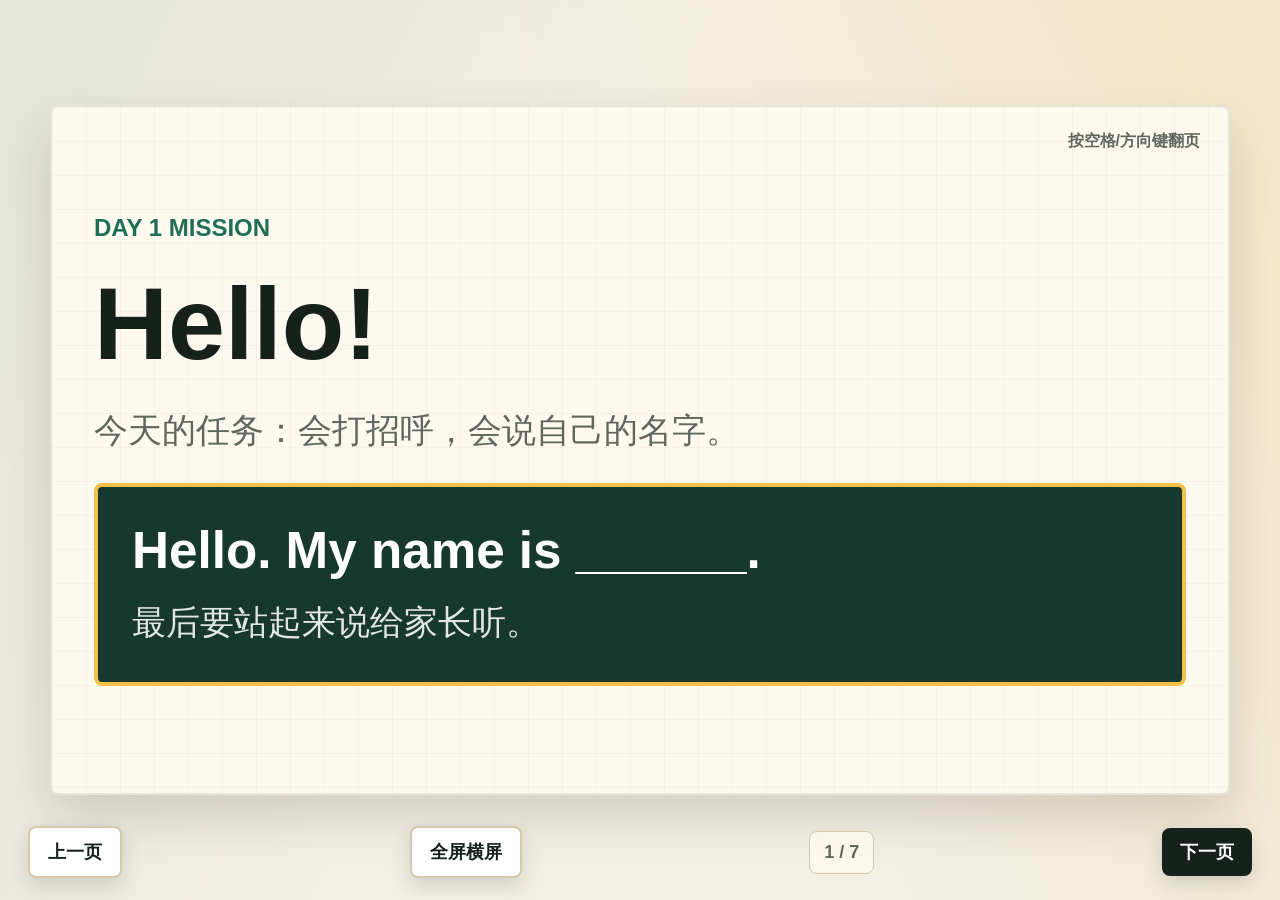
==== day01-hello-tv.html @ 7c4708a9 "Make landscape slides scrollable" ====
﻿<!DOCTYPE html>
<html lang="zh-CN">
<head>
  <meta charset="UTF-8">
  <meta name="viewport" content="width=device-width, initial-scale=1.0">
  <title>Day 1 Hello - 电视投屏课</title>
  <style>
    :root {
      --bg: #f4efe4;
      --ink: #17211b;
      --muted: #5f675f;
      --green: #1f6f55;
      --yellow: #f3c14b;
      --blue: #2e6f9e;
      --paper: #fffaf0;
      --line: #d7c8a8;
      --shadow: 0 22px 50px rgba(43, 32, 18, 0.16);
    }

    * {
      box-sizing: border-box;
    }

    body {
      margin: 0;
      min-height: 100vh;
      color: var(--ink);
      font-family: "Trebuchet MS", "Microsoft YaHei", sans-serif;
      background:
        linear-gradient(115deg, rgba(31, 111, 85, 0.08), transparent 44%),
        linear-gradient(245deg, rgba(243, 193, 75, 0.18), transparent 48%),
        var(--bg);
      overflow: hidden;
    }

    .deck {
      width: 100vw;
      height: 100vh;
      display: grid;
      place-items: center;
      padding: 28px;
    }

    .slide {
      display: none;
      width: min(1180px, 100%);
      height: min(690px, calc(100vh - 56px));
      background: var(--paper);
      border: 2px solid rgba(23, 33, 27, 0.1);
      border-radius: 8px;
      box-shadow: var(--shadow);
      padding: 42px;
      position: relative;
      overflow: hidden;
    }

    .slide.active {
      display: grid;
      animation: enter 420ms ease both;
    }

    @keyframes enter {
      from {
        opacity: 0;
        transform: translateY(12px);
      }
      to {
        opacity: 1;
        transform: translateY(0);
      }
    }

    .slide::before {
      content: "";
      position: absolute;
      inset: 0;
      background-image:
        linear-gradient(rgba(23, 33, 27, 0.035) 1px, transparent 1px),
        linear-gradient(90deg, rgba(23, 33, 27, 0.035) 1px, transparent 1px);
      background-size: 34px 34px;
      pointer-events: none;
    }

    .content {
      position: relative;
      z-index: 1;
      display: grid;
      gap: 28px;
      align-content: center;
      height: 100%;
    }

    .topline {
      color: var(--green);
      font-size: 24px;
      font-weight: 800;
      letter-spacing: 0;
      text-transform: uppercase;
    }

    h1,
    h2 {
      margin: 0;
      line-height: 1.05;
      letter-spacing: 0;
    }

    h1 {
      font-size: clamp(64px, 8vw, 116px);
    }

    h2 {
      font-size: clamp(48px, 6vw, 88px);
    }

    p {
      margin: 0;
      color: var(--muted);
      font-size: clamp(24px, 3vw, 34px);
      line-height: 1.45;
    }

    .big-word {
      font-size: clamp(78px, 10vw, 142px);
      font-weight: 900;
      color: var(--blue);
      line-height: 0.95;
    }

    .word-grid {
      display: grid;
      grid-template-columns: repeat(5, 1fr);
      gap: 16px;
    }

    .word-card {
      background: white;
      border: 2px solid var(--line);
      border-radius: 8px;
      min-height: 110px;
      display: grid;
      place-items: center;
      padding: 12px;
      font-size: clamp(24px, 2.6vw, 34px);
      font-weight: 800;
      text-align: center;
      cursor: pointer;
      transition: transform 160ms ease, border-color 160ms ease, background 160ms ease;
    }

    .word-card:hover {
      transform: translateY(-4px);
      border-color: var(--green);
      background: #f7fff8;
    }

    .phrase-list {
      display: grid;
      gap: 16px;
    }

    .phrase {
      display: flex;
      justify-content: space-between;
      align-items: center;
      gap: 20px;
      background: white;
      border: 2px solid var(--line);
      border-radius: 8px;
      padding: 18px 22px;
      font-size: clamp(28px, 3.2vw, 44px);
      font-weight: 850;
      cursor: pointer;
    }

    .phrase span {
      color: var(--muted);
      font-size: clamp(18px, 2vw, 24px);
      font-weight: 700;
      white-space: nowrap;
    }

    .dialogue {
      display: grid;
      grid-template-columns: 1fr 1fr;
      gap: 22px;
      align-items: stretch;
    }

    .bubble {
      background: white;
      border: 3px solid var(--ink);
      border-radius: 8px;
      padding: 30px;
      min-height: 210px;
      display: grid;
      gap: 18px;
      align-content: center;
      font-size: clamp(30px, 3.2vw, 46px);
      font-weight: 900;
    }

    .bubble small {
      color: var(--green);
      font-size: 24px;
      font-weight: 800;
    }

    .mission-card {
      background: #17382d;
      color: white;
      border-radius: 8px;
      padding: 34px;
      display: grid;
      gap: 18px;
      border: 4px solid var(--yellow);
    }

    .mission-card p {
      color: rgba(255, 255, 255, 0.88);
    }

    .mission-line {
      font-size: clamp(34px, 4vw, 56px);
      font-weight: 900;
    }

    .controls {
      position: fixed;
      left: 28px;
      right: 28px;
      bottom: 22px;
      display: flex;
      align-items: center;
      justify-content: space-between;
      gap: 14px;
      z-index: 10;
    }

    .landscape-help {
      position: fixed;
      inset: 0;
      z-index: 20;
      display: none;
      place-items: center;
      padding: 24px;
      background: rgba(23, 33, 27, 0.86);
      text-align: center;
    }

    .landscape-card {
      width: min(420px, 100%);
      display: grid;
      gap: 14px;
      background: var(--paper);
      color: var(--ink);
      border: 3px solid var(--yellow);
      border-radius: 8px;
      padding: 28px 22px;
      box-shadow: var(--shadow);
    }

    .phone-icon {
      width: 54px;
      height: 88px;
      margin: 0 auto;
      border: 5px solid var(--green);
      border-radius: 12px;
      transform: rotate(90deg);
      position: relative;
    }

    .phone-icon::after {
      content: "";
      position: absolute;
      width: 16px;
      height: 4px;
      border-radius: 999px;
      background: var(--green);
      left: 50%;
      bottom: 8px;
      transform: translateX(-50%);
    }

    .landscape-card strong {
      font-size: 26px;
    }

    .landscape-card span {
      color: var(--muted);
      font-size: 17px;
      line-height: 1.5;
    }

    button {
      border: 0;
      border-radius: 8px;
      background: var(--ink);
      color: white;
      font: inherit;
      font-size: 18px;
      font-weight: 800;
      padding: 12px 18px;
      cursor: pointer;
      box-shadow: 0 8px 20px rgba(23, 33, 27, 0.15);
    }

    button.secondary {
      background: white;
      color: var(--ink);
      border: 2px solid var(--line);
    }

    .counter {
      color: var(--muted);
      font-size: 18px;
      font-weight: 800;
      background: rgba(255, 250, 240, 0.78);
      padding: 10px 14px;
      border-radius: 8px;
      border: 1px solid var(--line);
    }

    .hint {
      position: absolute;
      right: 28px;
      top: 24px;
      color: var(--muted);
      font-size: 16px;
      font-weight: 700;
      z-index: 2;
    }

    @media (max-width: 820px) {
      body {
        overflow: auto;
      }

      .deck {
        min-height: 100vh;
        padding: 14px;
      }

      .slide {
        height: auto;
        min-height: calc(100vh - 28px);
        padding: 28px 22px 92px;
      }

      .word-grid,
      .dialogue {
        grid-template-columns: 1fr;
      }

      .controls {
        left: 14px;
        right: 14px;
        bottom: 14px;
      }

      button {
        font-size: 16px;
        padding: 10px 12px;
      }
    }

    @media (orientation: portrait) and (max-width: 920px) {
      .landscape-help {
        display: grid;
      }

      .landscape-help.dismissed {
        display: none;
      }
    }

    @media (orientation: landscape) and (max-height: 620px) {
      body {
        overflow: hidden;
      }

      .deck {
        height: 100svh;
        min-height: 0;
        padding: 10px 14px 78px;
      }

      .slide {
        width: 100%;
        height: calc(100svh - 88px);
        min-height: 0;
        padding: 18px 24px 28px;
        overflow-y: auto;
        -webkit-overflow-scrolling: touch;
        overscroll-behavior: contain;
      }

      .slide::-webkit-scrollbar {
        width: 8px;
      }

      .slide::-webkit-scrollbar-thumb {
        background: rgba(31, 111, 85, 0.35);
        border-radius: 999px;
      }

      .content {
        gap: 12px;
        align-content: center;
        min-height: 100%;
        height: auto;
        padding-bottom: 8px;
      }

      .topline {
        font-size: 16px;
      }

      h1 {
        font-size: clamp(42px, 7vw, 74px);
      }

      h2 {
        font-size: clamp(32px, 5vw, 58px);
      }

      p {
        font-size: clamp(17px, 2.1vw, 24px);
      }

      .big-word {
        font-size: clamp(54px, 8vw, 92px);
      }

      .word-grid {
        grid-template-columns: repeat(5, minmax(0, 1fr));
        gap: 8px;
      }

      .dialogue {
        grid-template-columns: 1fr 1fr;
      }

      .word-card {
        min-height: 72px;
        padding: 8px;
        font-size: clamp(20px, 2.6vw, 28px);
      }

      .phrase-list {
        gap: 8px;
      }

      .phrase {
        min-height: 48px;
        padding: 10px 14px;
        font-size: clamp(20px, 2.8vw, 32px);
      }

      .phrase span {
        font-size: clamp(14px, 1.8vw, 20px);
      }

      .bubble {
        min-height: 130px;
        padding: 18px;
        gap: 8px;
        font-size: clamp(22px, 3vw, 34px);
      }

      .bubble small {
        font-size: 18px;
      }

      .mission-card {
        padding: 18px;
        gap: 10px;
      }

      .mission-line {
        font-size: clamp(24px, 3.2vw, 42px);
      }

      .controls {
        left: 12px;
        right: 12px;
        bottom: 8px;
        gap: 8px;
      }

      button {
        min-height: 44px;
        padding: 8px 14px;
        font-size: 17px;
      }

      .counter {
        font-size: 17px;
        padding: 8px 12px;
      }

      .hint {
        top: 12px;
        right: 16px;
        font-size: 13px;
      }
    }
  </style>
</head>
<body>
  <aside class="landscape-help" id="landscapeHelp" aria-label="landscape prompt">
    <div class="landscape-card">
      <div class="phone-icon" aria-hidden="true"></div>
      <strong>请把手机横过来</strong>
      <span>横屏后再投到电视，课件会更大、更清楚。</span>
      <button id="startLandscape" type="button">全屏横屏上课</button>
      <button class="secondary" id="dismissLandscape" type="button">先继续</button>
    </div>
  </aside>

  <main class="deck">
    <section class="slide active">
      <div class="hint">按空格/方向键翻页</div>
      <div class="content">
        <div class="topline">Day 1 Mission</div>
        <h1>Hello!</h1>
        <p>今天的任务：会打招呼，会说自己的名字。</p>
        <div class="mission-card">
          <div class="mission-line">Hello. My name is ______.</div>
          <p>最后要站起来说给家长听。</p>
        </div>
      </div>
    </section>

    <section class="slide">
      <div class="hint">点击单词可播放发音</div>
      <div class="content">
        <div class="topline">Look and Say</div>
        <div class="big-word" data-say="Hello" data-audio="audio/day01/hello.wav">Hello</div>
        <p>看到别人时，可以说：Hello.</p>
      </div>
    </section>

    <section class="slide">
      <div class="hint">点击单词可播放发音</div>
      <div class="content">
        <div class="topline">Today's Words</div>
        <div class="word-grid">
          <div class="word-card" data-say="hello" data-audio="audio/day01/hello.wav">hello<br>你好</div>
          <div class="word-card" data-say="hi" data-audio="audio/day01/hi.wav">hi<br>嗨</div>
          <div class="word-card" data-say="good" data-audio="audio/day01/good.wav">good<br>好的</div>
          <div class="word-card" data-say="morning" data-audio="audio/day01/morning.wav">morning<br>早晨</div>
          <div class="word-card" data-say="I" data-audio="audio/day01/i.wav">I<br>我</div>
          <div class="word-card" data-say="am" data-audio="audio/day01/am.wav">am<br>是</div>
          <div class="word-card" data-say="name" data-audio="audio/day01/name.wav">name<br>名字</div>
          <div class="word-card" data-say="my" data-audio="audio/day01/my.wav">my<br>我的</div>
          <div class="word-card" data-say="you" data-audio="audio/day01/you.wav">you<br>你</div>
          <div class="word-card" data-say="meet" data-audio="audio/day01/meet.wav">meet<br>遇见</div>
        </div>
      </div>
    </section>

    <section class="slide">
      <div class="hint">点击句子可播放发音</div>
      <div class="content">
        <div class="topline">Listen and Repeat</div>
        <div class="phrase-list">
          <div class="phrase" data-say="Hello." data-audio="audio/day01/hello.wav"><strong>Hello.</strong><span>你好。</span></div>
          <div class="phrase" data-say="Hi." data-audio="audio/day01/hi.wav"><strong>Hi.</strong><span>嗨。</span></div>
          <div class="phrase" data-say="Good morning." data-audio="audio/day01/good-morning.wav"><strong>Good morning.</strong><span>早上好。</span></div>
          <div class="phrase" data-say="I am a student." data-audio="audio/day01/i-am-a-student.wav"><strong>I am a student.</strong><span>我是一名学生。</span></div>
          <div class="phrase" data-say="My name is Tom." data-audio="audio/day01/my-name-is-tom.wav"><strong>My name is ______.</strong><span>我的名字是……</span></div>
        </div>
      </div>
    </section>

    <section class="slide">
      <div class="content">
        <div class="topline">Mini Dialogue</div>
        <div class="dialogue">
          <div class="bubble" data-say="Hello. My name is Tom." data-audio="audio/day01/hello-my-name-is-tom.wav">
            <small>A</small>
            Hello.<br>My name is Tom.
          </div>
          <div class="bubble" data-say="Hi. My name is Lily. Nice to meet you." data-audio="audio/day01/hi-my-name-is-lily-nice-to-meet-you.wav">
            <small>B</small>
            Hi.<br>My name is Lily.<br>Nice to meet you.
          </div>
        </div>
        <p>换成自己的名字，和家长练一遍。</p>
      </div>
    </section>

    <section class="slide">
      <div class="content">
        <div class="topline">Change and Say</div>
        <h2>My name is ______.</h2>
        <p>把空格换成自己的名字，连续说3遍。</p>
        <div class="phrase-list">
          <div class="phrase" data-say="My name is Jack." data-audio="audio/day01/my-name-is-jack.wav"><strong>My name is Jack.</strong><span>换名字</span></div>
          <div class="phrase" data-say="My name is Lily." data-audio="audio/day01/my-name-is-lily.wav"><strong>My name is Lily.</strong><span>换名字</span></div>
          <div class="phrase" data-say="My name is Mike." data-audio="audio/day01/my-name-is-mike.wav"><strong>My name is Mike.</strong><span>换名字</span></div>
        </div>
      </div>
    </section>

    <section class="slide">
      <div class="content">
        <div class="topline">Parent Check</div>
        <h2>今天过关任务</h2>
        <div class="mission-card">
          <div class="mission-line">1. 读10个词</div>
          <div class="mission-line">2. 读5个句子</div>
          <div class="mission-line">3. 站起来说：Hello. My name is ...</div>
        </div>
      </div>
    </section>
  </main>

  <nav class="controls" aria-label="课件控制">
    <button class="secondary" id="prev">上一页</button>
        <button class="secondary" id="fullscreen">全屏横屏</button>
<div class="counter" id="counter">1 / 7</div>
    <button id="next">下一页</button>
  </nav>

  <script>
    const slides = Array.from(document.querySelectorAll(".slide"));
    const counter = document.getElementById("counter");
    let index = 0;

    function showSlide(nextIndex) {
      index = Math.max(0, Math.min(slides.length - 1, nextIndex));
      slides.forEach((slide, slideIndex) => {
        slide.classList.toggle("active", slideIndex === index);
      });
      counter.textContent = `${index + 1} / ${slides.length}`;
    }

    const audioPlayer = new Audio();

    function speak(text) {
      if (!("speechSynthesis" in window)) return;
      window.speechSynthesis.cancel();
      const utterance = new SpeechSynthesisUtterance(text);
      utterance.lang = "en-US";
      utterance.rate = 0.78;
      utterance.pitch = 1;
      window.speechSynthesis.speak(utterance);
    }

    async function playAudio(item) {
      const audioPath = item.dataset.audio;
      if (!audioPath) {
        speak(item.dataset.say);
        return;
      }

      try {
        window.speechSynthesis?.cancel();
        audioPlayer.pause();
        audioPlayer.currentTime = 0;
        audioPlayer.src = audioPath;
        await audioPlayer.play();
      } catch (error) {
        speak(item.dataset.say);
      }
    }

    document.getElementById("prev").addEventListener("click", () => showSlide(index - 1));
    document.getElementById("next").addEventListener("click", () => showSlide(index + 1));
    document.getElementById("fullscreen").addEventListener("click", startLandscapeMode);
    document.getElementById("startLandscape").addEventListener("click", startLandscapeMode);
    document.getElementById("dismissLandscape").addEventListener("click", () => {
      document.getElementById("landscapeHelp").classList.add("dismissed");
    });

    async function startLandscapeMode() {
      document.getElementById("landscapeHelp").classList.add("dismissed");

      try {
        if (!document.fullscreenElement) {
          await document.documentElement.requestFullscreen();
        }
      } catch (error) {
        // Some mobile browsers only allow manual fullscreen.
      }

      try {
        if (screen.orientation?.lock) {
          await screen.orientation.lock("landscape");
        }
      } catch (error) {
        // iOS Safari and many in-app browsers do not expose orientation lock.
      }
    }

    document.addEventListener("keydown", (event) => {
      if (event.key === "ArrowRight" || event.key === " ") showSlide(index + 1);
      if (event.key === "ArrowLeft") showSlide(index - 1);
    });

    document.querySelectorAll("[data-say]").forEach((item) => {
      item.addEventListener("click", () => playAudio(item));
    });
  </script>
</body>
</html>
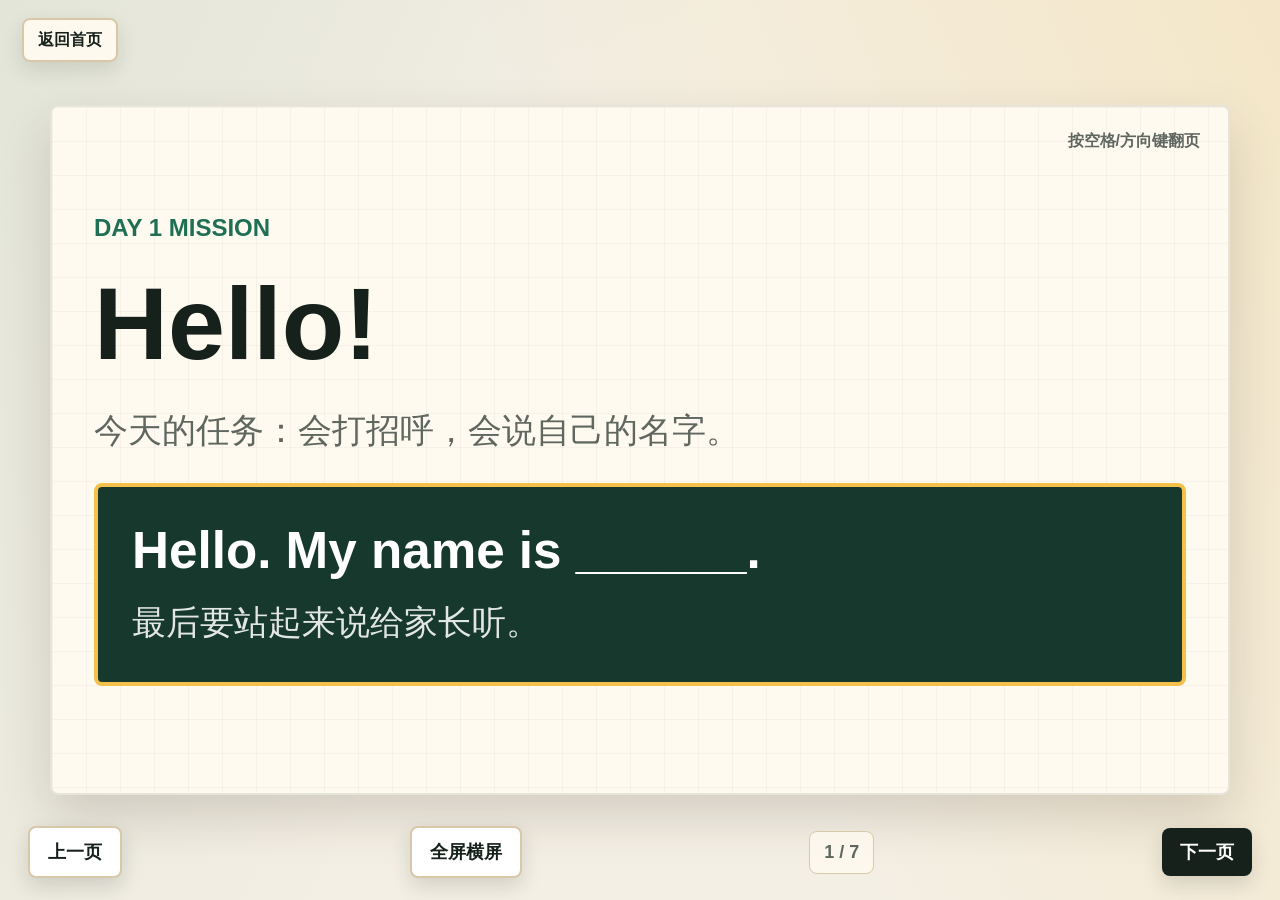
==== commit aeb19b9c: "Add home return links" ====
--- a/day01-hello-tv.html
+++ b/day01-hello-tv.html
@@ -331,6 +331,25 @@
       z-index: 2;
     }
 
+    .home-link {
+      position: fixed;
+      left: 22px;
+      top: 18px;
+      z-index: 30;
+      display: inline-flex;
+      align-items: center;
+      min-height: 44px;
+      padding: 9px 14px;
+      color: var(--ink);
+      background: rgba(255, 250, 240, 0.94);
+      border: 2px solid var(--line);
+      border-radius: 8px;
+      box-shadow: 0 8px 20px rgba(23, 33, 27, 0.12);
+      font-size: 16px;
+      font-weight: 900;
+      text-decoration: none;
+    }
+
     @media (max-width: 820px) {
       body {
         overflow: auto;
@@ -361,6 +380,14 @@
       button {
         font-size: 16px;
         padding: 10px 12px;
+      }
+
+      .home-link {
+        left: 14px;
+        top: 12px;
+        min-height: 38px;
+        padding: 7px 10px;
+        font-size: 14px;
       }
     }
 
@@ -499,6 +526,14 @@
         padding: 8px 12px;
       }
 
+      .home-link {
+        left: 12px;
+        top: 8px;
+        min-height: 36px;
+        padding: 6px 10px;
+        font-size: 14px;
+      }
+
       .hint {
         top: 12px;
         right: 16px;
@@ -508,6 +543,7 @@
   </style>
 </head>
 <body>
+  <a class="home-link" href="index.html">返回首页</a>
   <aside class="landscape-help" id="landscapeHelp" aria-label="landscape prompt">
     <div class="landscape-card">
       <div class="phone-icon" aria-hidden="true"></div>
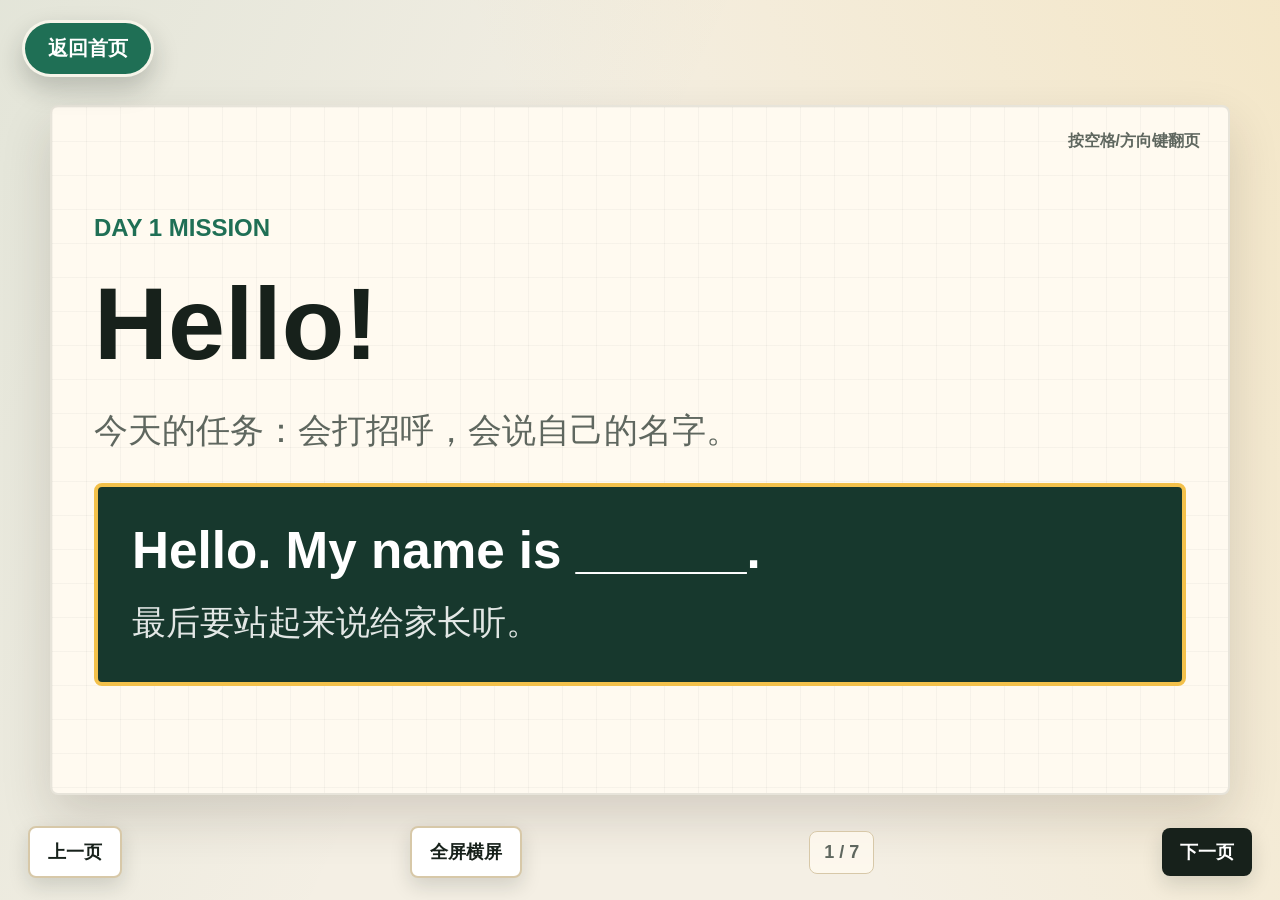
==== commit e5371d6a: "Make home return button prominent" ====
--- a/day01-hello-tv.html
+++ b/day01-hello-tv.html
@@ -333,19 +333,21 @@
 
     .home-link {
       position: fixed;
-      left: 22px;
-      top: 18px;
+      left: max(22px, env(safe-area-inset-left));
+      top: max(20px, env(safe-area-inset-top));
       z-index: 30;
       display: inline-flex;
       align-items: center;
-      min-height: 44px;
-      padding: 9px 14px;
-      color: var(--ink);
-      background: rgba(255, 250, 240, 0.94);
-      border: 2px solid var(--line);
-      border-radius: 8px;
-      box-shadow: 0 8px 20px rgba(23, 33, 27, 0.12);
-      font-size: 16px;
+      justify-content: center;
+      min-height: 56px;
+      min-width: 132px;
+      padding: 12px 20px;
+      color: white;
+      background: var(--green);
+      border: 3px solid rgba(255, 250, 240, 0.96);
+      border-radius: 999px;
+      box-shadow: 0 12px 26px rgba(23, 33, 27, 0.22);
+      font-size: 20px;
       font-weight: 900;
       text-decoration: none;
     }
@@ -383,11 +385,12 @@
       }
 
       .home-link {
-        left: 14px;
-        top: 12px;
-        min-height: 38px;
-        padding: 7px 10px;
-        font-size: 14px;
+        left: max(14px, env(safe-area-inset-left));
+        top: max(14px, env(safe-area-inset-top));
+        min-height: 52px;
+        min-width: 120px;
+        padding: 10px 16px;
+        font-size: 18px;
       }
     }
 
@@ -527,11 +530,12 @@
       }
 
       .home-link {
-        left: 12px;
-        top: 8px;
-        min-height: 36px;
-        padding: 6px 10px;
-        font-size: 14px;
+        left: max(14px, env(safe-area-inset-left));
+        top: max(10px, env(safe-area-inset-top));
+        min-height: 48px;
+        min-width: 112px;
+        padding: 8px 14px;
+        font-size: 17px;
       }
 
       .hint {
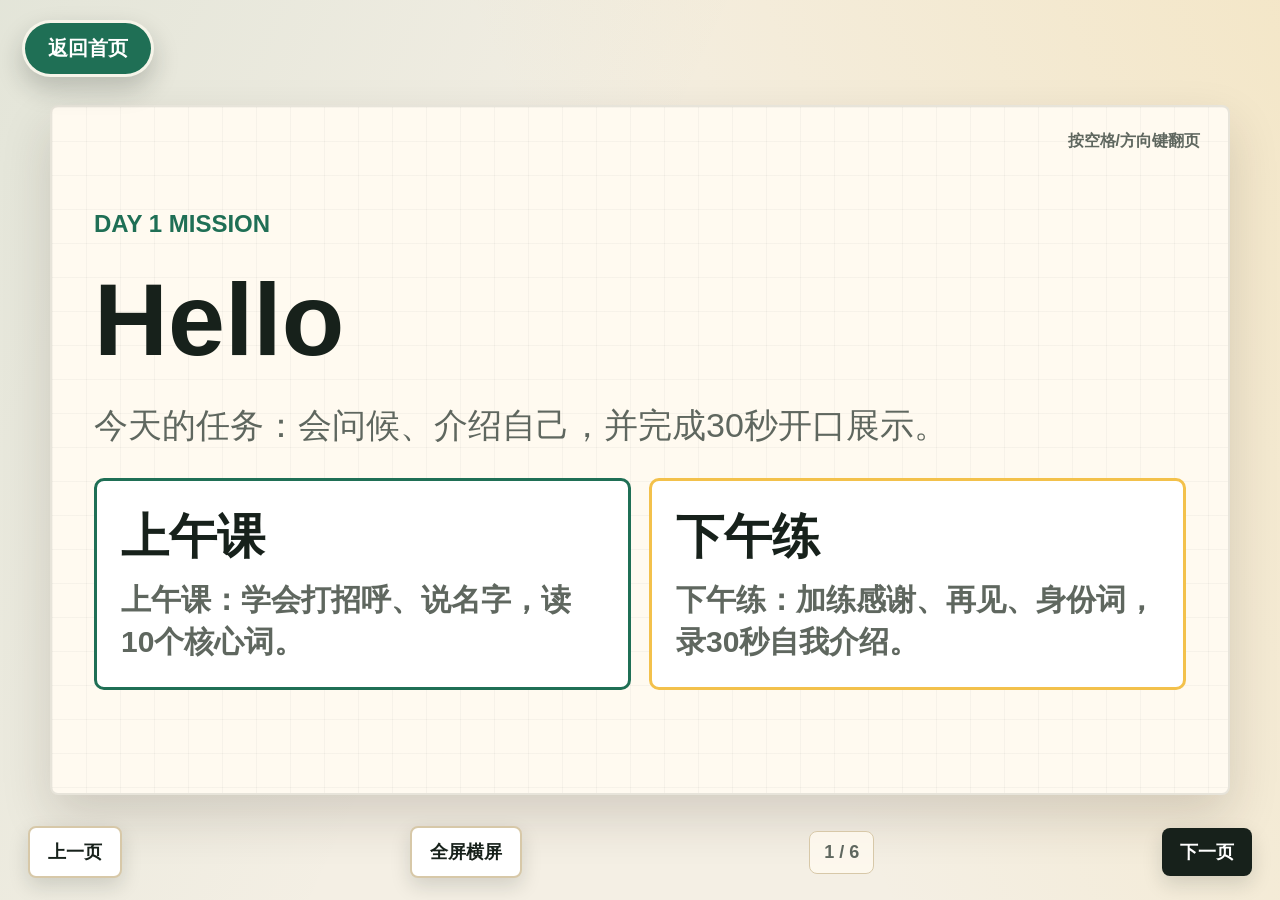
==== commit c7d9c890: "Upgrade week one to intensive schedule" ====
--- a/day01-hello-tv.html
+++ b/day01-hello-tv.html
@@ -4,547 +4,7 @@
   <meta charset="UTF-8">
   <meta name="viewport" content="width=device-width, initial-scale=1.0">
   <title>Day 1 Hello - 电视投屏课</title>
-  <style>
-    :root {
-      --bg: #f4efe4;
-      --ink: #17211b;
-      --muted: #5f675f;
-      --green: #1f6f55;
-      --yellow: #f3c14b;
-      --blue: #2e6f9e;
-      --paper: #fffaf0;
-      --line: #d7c8a8;
-      --shadow: 0 22px 50px rgba(43, 32, 18, 0.16);
-    }
-
-    * {
-      box-sizing: border-box;
-    }
-
-    body {
-      margin: 0;
-      min-height: 100vh;
-      color: var(--ink);
-      font-family: "Trebuchet MS", "Microsoft YaHei", sans-serif;
-      background:
-        linear-gradient(115deg, rgba(31, 111, 85, 0.08), transparent 44%),
-        linear-gradient(245deg, rgba(243, 193, 75, 0.18), transparent 48%),
-        var(--bg);
-      overflow: hidden;
-    }
-
-    .deck {
-      width: 100vw;
-      height: 100vh;
-      display: grid;
-      place-items: center;
-      padding: 28px;
-    }
-
-    .slide {
-      display: none;
-      width: min(1180px, 100%);
-      height: min(690px, calc(100vh - 56px));
-      background: var(--paper);
-      border: 2px solid rgba(23, 33, 27, 0.1);
-      border-radius: 8px;
-      box-shadow: var(--shadow);
-      padding: 42px;
-      position: relative;
-      overflow: hidden;
-    }
-
-    .slide.active {
-      display: grid;
-      animation: enter 420ms ease both;
-    }
-
-    @keyframes enter {
-      from {
-        opacity: 0;
-        transform: translateY(12px);
-      }
-      to {
-        opacity: 1;
-        transform: translateY(0);
-      }
-    }
-
-    .slide::before {
-      content: "";
-      position: absolute;
-      inset: 0;
-      background-image:
-        linear-gradient(rgba(23, 33, 27, 0.035) 1px, transparent 1px),
-        linear-gradient(90deg, rgba(23, 33, 27, 0.035) 1px, transparent 1px);
-      background-size: 34px 34px;
-      pointer-events: none;
-    }
-
-    .content {
-      position: relative;
-      z-index: 1;
-      display: grid;
-      gap: 28px;
-      align-content: center;
-      height: 100%;
-    }
-
-    .topline {
-      color: var(--green);
-      font-size: 24px;
-      font-weight: 800;
-      letter-spacing: 0;
-      text-transform: uppercase;
-    }
-
-    h1,
-    h2 {
-      margin: 0;
-      line-height: 1.05;
-      letter-spacing: 0;
-    }
-
-    h1 {
-      font-size: clamp(64px, 8vw, 116px);
-    }
-
-    h2 {
-      font-size: clamp(48px, 6vw, 88px);
-    }
-
-    p {
-      margin: 0;
-      color: var(--muted);
-      font-size: clamp(24px, 3vw, 34px);
-      line-height: 1.45;
-    }
-
-    .big-word {
-      font-size: clamp(78px, 10vw, 142px);
-      font-weight: 900;
-      color: var(--blue);
-      line-height: 0.95;
-    }
-
-    .word-grid {
-      display: grid;
-      grid-template-columns: repeat(5, 1fr);
-      gap: 16px;
-    }
-
-    .word-card {
-      background: white;
-      border: 2px solid var(--line);
-      border-radius: 8px;
-      min-height: 110px;
-      display: grid;
-      place-items: center;
-      padding: 12px;
-      font-size: clamp(24px, 2.6vw, 34px);
-      font-weight: 800;
-      text-align: center;
-      cursor: pointer;
-      transition: transform 160ms ease, border-color 160ms ease, background 160ms ease;
-    }
-
-    .word-card:hover {
-      transform: translateY(-4px);
-      border-color: var(--green);
-      background: #f7fff8;
-    }
-
-    .phrase-list {
-      display: grid;
-      gap: 16px;
-    }
-
-    .phrase {
-      display: flex;
-      justify-content: space-between;
-      align-items: center;
-      gap: 20px;
-      background: white;
-      border: 2px solid var(--line);
-      border-radius: 8px;
-      padding: 18px 22px;
-      font-size: clamp(28px, 3.2vw, 44px);
-      font-weight: 850;
-      cursor: pointer;
-    }
-
-    .phrase span {
-      color: var(--muted);
-      font-size: clamp(18px, 2vw, 24px);
-      font-weight: 700;
-      white-space: nowrap;
-    }
-
-    .dialogue {
-      display: grid;
-      grid-template-columns: 1fr 1fr;
-      gap: 22px;
-      align-items: stretch;
-    }
-
-    .bubble {
-      background: white;
-      border: 3px solid var(--ink);
-      border-radius: 8px;
-      padding: 30px;
-      min-height: 210px;
-      display: grid;
-      gap: 18px;
-      align-content: center;
-      font-size: clamp(30px, 3.2vw, 46px);
-      font-weight: 900;
-    }
-
-    .bubble small {
-      color: var(--green);
-      font-size: 24px;
-      font-weight: 800;
-    }
-
-    .mission-card {
-      background: #17382d;
-      color: white;
-      border-radius: 8px;
-      padding: 34px;
-      display: grid;
-      gap: 18px;
-      border: 4px solid var(--yellow);
-    }
-
-    .mission-card p {
-      color: rgba(255, 255, 255, 0.88);
-    }
-
-    .mission-line {
-      font-size: clamp(34px, 4vw, 56px);
-      font-weight: 900;
-    }
-
-    .controls {
-      position: fixed;
-      left: 28px;
-      right: 28px;
-      bottom: 22px;
-      display: flex;
-      align-items: center;
-      justify-content: space-between;
-      gap: 14px;
-      z-index: 10;
-    }
-
-    .landscape-help {
-      position: fixed;
-      inset: 0;
-      z-index: 20;
-      display: none;
-      place-items: center;
-      padding: 24px;
-      background: rgba(23, 33, 27, 0.86);
-      text-align: center;
-    }
-
-    .landscape-card {
-      width: min(420px, 100%);
-      display: grid;
-      gap: 14px;
-      background: var(--paper);
-      color: var(--ink);
-      border: 3px solid var(--yellow);
-      border-radius: 8px;
-      padding: 28px 22px;
-      box-shadow: var(--shadow);
-    }
-
-    .phone-icon {
-      width: 54px;
-      height: 88px;
-      margin: 0 auto;
-      border: 5px solid var(--green);
-      border-radius: 12px;
-      transform: rotate(90deg);
-      position: relative;
-    }
-
-    .phone-icon::after {
-      content: "";
-      position: absolute;
-      width: 16px;
-      height: 4px;
-      border-radius: 999px;
-      background: var(--green);
-      left: 50%;
-      bottom: 8px;
-      transform: translateX(-50%);
-    }
-
-    .landscape-card strong {
-      font-size: 26px;
-    }
-
-    .landscape-card span {
-      color: var(--muted);
-      font-size: 17px;
-      line-height: 1.5;
-    }
-
-    button {
-      border: 0;
-      border-radius: 8px;
-      background: var(--ink);
-      color: white;
-      font: inherit;
-      font-size: 18px;
-      font-weight: 800;
-      padding: 12px 18px;
-      cursor: pointer;
-      box-shadow: 0 8px 20px rgba(23, 33, 27, 0.15);
-    }
-
-    button.secondary {
-      background: white;
-      color: var(--ink);
-      border: 2px solid var(--line);
-    }
-
-    .counter {
-      color: var(--muted);
-      font-size: 18px;
-      font-weight: 800;
-      background: rgba(255, 250, 240, 0.78);
-      padding: 10px 14px;
-      border-radius: 8px;
-      border: 1px solid var(--line);
-    }
-
-    .hint {
-      position: absolute;
-      right: 28px;
-      top: 24px;
-      color: var(--muted);
-      font-size: 16px;
-      font-weight: 700;
-      z-index: 2;
-    }
-
-    .home-link {
-      position: fixed;
-      left: max(22px, env(safe-area-inset-left));
-      top: max(20px, env(safe-area-inset-top));
-      z-index: 30;
-      display: inline-flex;
-      align-items: center;
-      justify-content: center;
-      min-height: 56px;
-      min-width: 132px;
-      padding: 12px 20px;
-      color: white;
-      background: var(--green);
-      border: 3px solid rgba(255, 250, 240, 0.96);
-      border-radius: 999px;
-      box-shadow: 0 12px 26px rgba(23, 33, 27, 0.22);
-      font-size: 20px;
-      font-weight: 900;
-      text-decoration: none;
-    }
-
-    @media (max-width: 820px) {
-      body {
-        overflow: auto;
-      }
-
-      .deck {
-        min-height: 100vh;
-        padding: 14px;
-      }
-
-      .slide {
-        height: auto;
-        min-height: calc(100vh - 28px);
-        padding: 28px 22px 92px;
-      }
-
-      .word-grid,
-      .dialogue {
-        grid-template-columns: 1fr;
-      }
-
-      .controls {
-        left: 14px;
-        right: 14px;
-        bottom: 14px;
-      }
-
-      button {
-        font-size: 16px;
-        padding: 10px 12px;
-      }
-
-      .home-link {
-        left: max(14px, env(safe-area-inset-left));
-        top: max(14px, env(safe-area-inset-top));
-        min-height: 52px;
-        min-width: 120px;
-        padding: 10px 16px;
-        font-size: 18px;
-      }
-    }
-
-    @media (orientation: portrait) and (max-width: 920px) {
-      .landscape-help {
-        display: grid;
-      }
-
-      .landscape-help.dismissed {
-        display: none;
-      }
-    }
-
-    @media (orientation: landscape) and (max-height: 620px) {
-      body {
-        overflow: hidden;
-      }
-
-      .deck {
-        height: 100svh;
-        min-height: 0;
-        padding: 10px 14px 78px;
-      }
-
-      .slide {
-        width: 100%;
-        height: calc(100svh - 88px);
-        min-height: 0;
-        padding: 18px 24px 28px;
-        overflow-y: auto;
-        -webkit-overflow-scrolling: touch;
-        overscroll-behavior: contain;
-      }
-
-      .slide::-webkit-scrollbar {
-        width: 8px;
-      }
-
-      .slide::-webkit-scrollbar-thumb {
-        background: rgba(31, 111, 85, 0.35);
-        border-radius: 999px;
-      }
-
-      .content {
-        gap: 12px;
-        align-content: center;
-        min-height: 100%;
-        height: auto;
-        padding-bottom: 8px;
-      }
-
-      .topline {
-        font-size: 16px;
-      }
-
-      h1 {
-        font-size: clamp(42px, 7vw, 74px);
-      }
-
-      h2 {
-        font-size: clamp(32px, 5vw, 58px);
-      }
-
-      p {
-        font-size: clamp(17px, 2.1vw, 24px);
-      }
-
-      .big-word {
-        font-size: clamp(54px, 8vw, 92px);
-      }
-
-      .word-grid {
-        grid-template-columns: repeat(5, minmax(0, 1fr));
-        gap: 8px;
-      }
-
-      .dialogue {
-        grid-template-columns: 1fr 1fr;
-      }
-
-      .word-card {
-        min-height: 72px;
-        padding: 8px;
-        font-size: clamp(20px, 2.6vw, 28px);
-      }
-
-      .phrase-list {
-        gap: 8px;
-      }
-
-      .phrase {
-        min-height: 48px;
-        padding: 10px 14px;
-        font-size: clamp(20px, 2.8vw, 32px);
-      }
-
-      .phrase span {
-        font-size: clamp(14px, 1.8vw, 20px);
-      }
-
-      .bubble {
-        min-height: 130px;
-        padding: 18px;
-        gap: 8px;
-        font-size: clamp(22px, 3vw, 34px);
-      }
-
-      .bubble small {
-        font-size: 18px;
-      }
-
-      .mission-card {
-        padding: 18px;
-        gap: 10px;
-      }
-
-      .mission-line {
-        font-size: clamp(24px, 3.2vw, 42px);
-      }
-
-      .controls {
-        left: 12px;
-        right: 12px;
-        bottom: 8px;
-        gap: 8px;
-      }
-
-      button {
-        min-height: 44px;
-        padding: 8px 14px;
-        font-size: 17px;
-      }
-
-      .counter {
-        font-size: 17px;
-        padding: 8px 12px;
-      }
-
-      .home-link {
-        left: max(14px, env(safe-area-inset-left));
-        top: max(10px, env(safe-area-inset-top));
-        min-height: 48px;
-        min-width: 112px;
-        padding: 8px 14px;
-        font-size: 17px;
-      }
-
-      .hint {
-        top: 12px;
-        right: 16px;
-        font-size: 13px;
-      }
-    }
-  </style>
+  <link rel="stylesheet" href="lesson.css">
 </head>
 <body>
   <a class="home-link" href="index.html">返回首页</a>
@@ -563,11 +23,17 @@
       <div class="hint">按空格/方向键翻页</div>
       <div class="content">
         <div class="topline">Day 1 Mission</div>
-        <h1>Hello!</h1>
-        <p>今天的任务：会打招呼，会说自己的名字。</p>
-        <div class="mission-card">
-          <div class="mission-line">Hello. My name is ______.</div>
-          <p>最后要站起来说给家长听。</p>
+        <h1>Hello</h1>
+        <p>今天的任务：会问候、介绍自己，并完成30秒开口展示。</p>
+        <div class="session-grid">
+          <div class="session-card">
+            <strong>上午课</strong>
+            <span>上午课：学会打招呼、说名字，读10个核心词。</span>
+          </div>
+          <div class="session-card afternoon">
+            <strong>下午练</strong>
+            <span>下午练：加练感谢、再见、身份词，录30秒自我介绍。</span>
+          </div>
         </div>
       </div>
     </section>
@@ -575,27 +41,33 @@
     <section class="slide">
       <div class="hint">点击单词可播放发音</div>
       <div class="content">
-        <div class="topline">Look and Say</div>
-        <div class="big-word" data-say="Hello" data-audio="audio/day01/hello.wav">Hello</div>
-        <p>看到别人时，可以说：Hello.</p>
+        <div class="topline">Morning Words</div>
+        <div class="word-grid">
+          <div class="word-card" data-say="hello" data-audio="audio/day01/hello.wav">hello<br>你好</div>
+          <div class="word-card" data-say="hi" data-audio="audio/day01/hi.wav">hi<br>嗨</div>
+          <div class="word-card" data-say="good" data-audio="audio/day01/good.wav">good<br>好的</div>
+          <div class="word-card" data-say="morning" data-audio="audio/day01/morning.wav">morning<br>早晨</div>
+          <div class="word-card" data-say="afternoon" data-audio="audio/day01/afternoon.wav">afternoon<br>下午</div>
+          <div class="word-card" data-say="goodbye" data-audio="audio/day01/goodbye.wav">goodbye<br>再见</div>
+          <div class="word-card" data-say="I" data-audio="audio/day01/i.wav">I<br>我</div>
+          <div class="word-card" data-say="am" data-audio="audio/day01/am.wav">am<br>是</div>
+          <div class="word-card" data-say="my" data-audio="audio/day01/my.wav">my<br>我的</div>
+          <div class="word-card" data-say="name" data-audio="audio/day01/name.wav">name<br>名字</div>
+        </div>
       </div>
     </section>
 
     <section class="slide">
       <div class="hint">点击单词可播放发音</div>
       <div class="content">
-        <div class="topline">Today's Words</div>
-        <div class="word-grid">
-          <div class="word-card" data-say="hello" data-audio="audio/day01/hello.wav">hello<br>你好</div>
-          <div class="word-card" data-say="hi" data-audio="audio/day01/hi.wav">hi<br>嗨</div>
-          <div class="word-card" data-say="good" data-audio="audio/day01/good.wav">good<br>好的</div>
-          <div class="word-card" data-say="morning" data-audio="audio/day01/morning.wav">morning<br>早晨</div>
-          <div class="word-card" data-say="I" data-audio="audio/day01/i.wav">I<br>我</div>
-          <div class="word-card" data-say="am" data-audio="audio/day01/am.wav">am<br>是</div>
-          <div class="word-card" data-say="name" data-audio="audio/day01/name.wav">name<br>名字</div>
-          <div class="word-card" data-say="my" data-audio="audio/day01/my.wav">my<br>我的</div>
+        <div class="topline">Afternoon Extra Words</div>
+        <div class="word-grid extra">
           <div class="word-card" data-say="you" data-audio="audio/day01/you.wav">you<br>你</div>
-          <div class="word-card" data-say="meet" data-audio="audio/day01/meet.wav">meet<br>遇见</div>
+          <div class="word-card" data-say="fine" data-audio="audio/day01/fine.wav">fine<br>好的</div>
+          <div class="word-card" data-say="thank" data-audio="audio/day01/thank.wav">thank<br>感谢</div>
+          <div class="word-card" data-say="teacher" data-audio="audio/day01/teacher.wav">teacher<br>老师</div>
+          <div class="word-card" data-say="student" data-audio="audio/day01/student.wav">student<br>学生</div>
+          <div class="word-card" data-say="friend" data-audio="audio/day01/friend.wav">friend<br>朋友</div>
         </div>
       </div>
     </section>
@@ -608,8 +80,11 @@
           <div class="phrase" data-say="Hello." data-audio="audio/day01/hello.wav"><strong>Hello.</strong><span>你好。</span></div>
           <div class="phrase" data-say="Hi." data-audio="audio/day01/hi.wav"><strong>Hi.</strong><span>嗨。</span></div>
           <div class="phrase" data-say="Good morning." data-audio="audio/day01/good-morning.wav"><strong>Good morning.</strong><span>早上好。</span></div>
-          <div class="phrase" data-say="I am a student." data-audio="audio/day01/i-am-a-student.wav"><strong>I am a student.</strong><span>我是一名学生。</span></div>
-          <div class="phrase" data-say="My name is Tom." data-audio="audio/day01/my-name-is-tom.wav"><strong>My name is ______.</strong><span>我的名字是……</span></div>
+          <div class="phrase" data-say="Good afternoon." data-audio="audio/day01/good-afternoon.wav"><strong>Good afternoon.</strong><span>下午好。</span></div>
+          <div class="phrase" data-say="My name is Tom." data-audio="audio/day01/my-name-is-tom.wav"><strong>My name is Tom.</strong><span>我的名字是 Tom。</span></div>
+          <div class="phrase" data-say="I am fine." data-audio="audio/day01/i-am-fine.wav"><strong>I am fine.</strong><span>我很好。</span></div>
+          <div class="phrase" data-say="Thank you." data-audio="audio/day01/thank-you.wav"><strong>Thank you.</strong><span>谢谢你。</span></div>
+          <div class="phrase" data-say="Goodbye." data-audio="audio/day01/goodbye.wav"><strong>Goodbye.</strong><span>再见。</span></div>
         </div>
       </div>
     </section>
@@ -618,40 +93,28 @@
       <div class="content">
         <div class="topline">Mini Dialogue</div>
         <div class="dialogue">
-          <div class="bubble" data-say="Hello. My name is Tom." data-audio="audio/day01/hello-my-name-is-tom.wav">
+          <div class="bubble" data-say="Hello." data-audio="audio/day01/hello.wav">
             <small>A</small>
-            Hello.<br>My name is Tom.
+            Hello.
           </div>
-          <div class="bubble" data-say="Hi. My name is Lily. Nice to meet you." data-audio="audio/day01/hi-my-name-is-lily-nice-to-meet-you.wav">
+          <div class="bubble" data-say="Hi." data-audio="audio/day01/hi.wav">
             <small>B</small>
-            Hi.<br>My name is Lily.<br>Nice to meet you.
+            Hi.
           </div>
         </div>
-        <p>换成自己的名字，和家长练一遍。</p>
+        <p>换成自己的名字或真实物品，和家长练一遍。</p>
       </div>
     </section>
 
     <section class="slide">
       <div class="content">
-        <div class="topline">Change and Say</div>
-        <h2>My name is ______.</h2>
-        <p>把空格换成自己的名字，连续说3遍。</p>
-        <div class="phrase-list">
-          <div class="phrase" data-say="My name is Jack." data-audio="audio/day01/my-name-is-jack.wav"><strong>My name is Jack.</strong><span>换名字</span></div>
-          <div class="phrase" data-say="My name is Lily." data-audio="audio/day01/my-name-is-lily.wav"><strong>My name is Lily.</strong><span>换名字</span></div>
-          <div class="phrase" data-say="My name is Mike." data-audio="audio/day01/my-name-is-mike.wav"><strong>My name is Mike.</strong><span>换名字</span></div>
-        </div>
-      </div>
-    </section>
-
-    <section class="slide">
-      <div class="content">
-        <div class="topline">Parent Check</div>
-        <h2>今天过关任务</h2>
+        <div class="topline">Mini Challenge</div>
+        <h2>说30秒：Hello. My name is ____. I am a student.</h2>
+        <p>先听，再跟读，最后自己说出来。</p>
         <div class="mission-card">
-          <div class="mission-line">1. 读10个词</div>
-          <div class="mission-line">2. 读5个句子</div>
-          <div class="mission-line">3. 站起来说：Hello. My name is ...</div>
+          <div class="mission-line">上午：读10个新词 + 4个句子</div>
+          <div class="mission-line">下午：读6个加量词 + 4个句子</div>
+          <div class="mission-line">打卡：录音或视频完成小舞台</div>
         </div>
       </div>
     </section>
@@ -659,90 +122,11 @@
 
   <nav class="controls" aria-label="课件控制">
     <button class="secondary" id="prev">上一页</button>
-        <button class="secondary" id="fullscreen">全屏横屏</button>
-<div class="counter" id="counter">1 / 7</div>
+    <button class="secondary" id="fullscreen">全屏横屏</button>
+    <div class="counter" id="counter">1 / 6</div>
     <button id="next">下一页</button>
   </nav>
 
-  <script>
-    const slides = Array.from(document.querySelectorAll(".slide"));
-    const counter = document.getElementById("counter");
-    let index = 0;
-
-    function showSlide(nextIndex) {
-      index = Math.max(0, Math.min(slides.length - 1, nextIndex));
-      slides.forEach((slide, slideIndex) => {
-        slide.classList.toggle("active", slideIndex === index);
-      });
-      counter.textContent = `${index + 1} / ${slides.length}`;
-    }
-
-    const audioPlayer = new Audio();
-
-    function speak(text) {
-      if (!("speechSynthesis" in window)) return;
-      window.speechSynthesis.cancel();
-      const utterance = new SpeechSynthesisUtterance(text);
-      utterance.lang = "en-US";
-      utterance.rate = 0.78;
-      utterance.pitch = 1;
-      window.speechSynthesis.speak(utterance);
-    }
-
-    async function playAudio(item) {
-      const audioPath = item.dataset.audio;
-      if (!audioPath) {
-        speak(item.dataset.say);
-        return;
-      }
-
-      try {
-        window.speechSynthesis?.cancel();
-        audioPlayer.pause();
-        audioPlayer.currentTime = 0;
-        audioPlayer.src = audioPath;
-        await audioPlayer.play();
-      } catch (error) {
-        speak(item.dataset.say);
-      }
-    }
-
-    document.getElementById("prev").addEventListener("click", () => showSlide(index - 1));
-    document.getElementById("next").addEventListener("click", () => showSlide(index + 1));
-    document.getElementById("fullscreen").addEventListener("click", startLandscapeMode);
-    document.getElementById("startLandscape").addEventListener("click", startLandscapeMode);
-    document.getElementById("dismissLandscape").addEventListener("click", () => {
-      document.getElementById("landscapeHelp").classList.add("dismissed");
-    });
-
-    async function startLandscapeMode() {
-      document.getElementById("landscapeHelp").classList.add("dismissed");
-
-      try {
-        if (!document.fullscreenElement) {
-          await document.documentElement.requestFullscreen();
-        }
-      } catch (error) {
-        // Some mobile browsers only allow manual fullscreen.
-      }
-
-      try {
-        if (screen.orientation?.lock) {
-          await screen.orientation.lock("landscape");
-        }
-      } catch (error) {
-        // iOS Safari and many in-app browsers do not expose orientation lock.
-      }
-    }
-
-    document.addEventListener("keydown", (event) => {
-      if (event.key === "ArrowRight" || event.key === " ") showSlide(index + 1);
-      if (event.key === "ArrowLeft") showSlide(index - 1);
-    });
-
-    document.querySelectorAll("[data-say]").forEach((item) => {
-      item.addEventListener("click", () => playAudio(item));
-    });
-  </script>
+  <script src="lesson.js"></script>
 </body>
 </html>
--- a/lesson.css
+++ b/lesson.css
@@ -0,0 +1,181 @@
+﻿:root {
+  --bg: #f4efe4;
+  --ink: #17211b;
+  --muted: #5f675f;
+  --green: #1f6f55;
+  --yellow: #f3c14b;
+  --blue: #2e6f9e;
+  --paper: #fffaf0;
+  --line: #d7c8a8;
+  --shadow: 0 22px 50px rgba(43, 32, 18, 0.16);
+}
+* { box-sizing: border-box; }
+body {
+  margin: 0;
+  min-height: 100vh;
+  color: var(--ink);
+  font-family: "Trebuchet MS", "Microsoft YaHei", sans-serif;
+  background:
+    linear-gradient(115deg, rgba(31, 111, 85, 0.08), transparent 44%),
+    linear-gradient(245deg, rgba(243, 193, 75, 0.18), transparent 48%),
+    var(--bg);
+  overflow: hidden;
+}
+.deck { width: 100vw; height: 100vh; display: grid; place-items: center; padding: 28px; }
+.slide {
+  display: none;
+  width: min(1180px, 100%);
+  height: min(690px, calc(100vh - 56px));
+  background: var(--paper);
+  border: 2px solid rgba(23, 33, 27, 0.1);
+  border-radius: 8px;
+  box-shadow: var(--shadow);
+  padding: 42px;
+  position: relative;
+  overflow: hidden;
+}
+.slide.active { display: grid; animation: enter 420ms ease both; }
+@keyframes enter { from { opacity: 0; transform: translateY(12px); } to { opacity: 1; transform: translateY(0); } }
+.slide::before {
+  content: "";
+  position: absolute;
+  inset: 0;
+  background-image: linear-gradient(rgba(23, 33, 27, 0.035) 1px, transparent 1px), linear-gradient(90deg, rgba(23, 33, 27, 0.035) 1px, transparent 1px);
+  background-size: 34px 34px;
+  pointer-events: none;
+}
+.content { position: relative; z-index: 1; display: grid; gap: 28px; align-content: center; height: 100%; }
+.topline { color: var(--green); font-size: 24px; font-weight: 800; text-transform: uppercase; }
+h1, h2 { margin: 0; line-height: 1.05; letter-spacing: 0; }
+h1 { font-size: clamp(64px, 8vw, 116px); }
+h2 { font-size: clamp(48px, 6vw, 88px); }
+p { margin: 0; color: var(--muted); font-size: clamp(24px, 3vw, 34px); line-height: 1.45; }
+.word-grid { display: grid; grid-template-columns: repeat(5, 1fr); gap: 16px; }
+.word-card {
+  background: white;
+  border: 2px solid var(--line);
+  border-radius: 8px;
+  min-height: 110px;
+  display: grid;
+  place-items: center;
+  padding: 12px;
+  font-size: clamp(24px, 2.6vw, 34px);
+  font-weight: 800;
+  text-align: center;
+  cursor: pointer;
+}
+.word-card:hover { transform: translateY(-4px); border-color: var(--green); background: #f7fff8; }
+.phrase-list { display: grid; gap: 16px; }
+.phrase {
+  display: flex;
+  justify-content: space-between;
+  align-items: center;
+  gap: 20px;
+  background: white;
+  border: 2px solid var(--line);
+  border-radius: 8px;
+  padding: 18px 22px;
+  font-size: clamp(28px, 3.2vw, 44px);
+  font-weight: 850;
+  cursor: pointer;
+}
+.phrase span { color: var(--muted); font-size: clamp(18px, 2vw, 24px); font-weight: 700; white-space: nowrap; }
+.dialogue { display: grid; grid-template-columns: 1fr 1fr; gap: 22px; align-items: stretch; }
+.bubble {
+  background: white;
+  border: 3px solid var(--ink);
+  border-radius: 8px;
+  padding: 30px;
+  min-height: 210px;
+  display: grid;
+  gap: 18px;
+  align-content: center;
+  font-size: clamp(30px, 3.2vw, 46px);
+  font-weight: 900;
+}
+.bubble small { color: var(--green); font-size: 24px; font-weight: 800; }
+.mission-card { background: #17382d; color: white; border-radius: 8px; padding: 34px; display: grid; gap: 18px; border: 4px solid var(--yellow); }
+.mission-card p { color: rgba(255, 255, 255, 0.88); }
+.mission-line { font-size: clamp(34px, 4vw, 56px); font-weight: 900; }
+.session-grid { display: grid; grid-template-columns: 1fr 1fr; gap: 18px; }
+.session-card { background: white; border: 3px solid var(--green); border-radius: 10px; padding: 24px; display: grid; gap: 10px; }
+.session-card.afternoon { border-color: var(--yellow); }
+.session-card strong { font-size: clamp(30px, 4vw, 48px); color: var(--ink); }
+.session-card span { color: var(--muted); font-size: clamp(20px, 2.4vw, 30px); line-height: 1.4; font-weight: 800; }
+.controls { position: fixed; left: 28px; right: 28px; bottom: 22px; display: flex; align-items: center; justify-content: space-between; gap: 14px; z-index: 10; }
+button { border: 0; border-radius: 8px; background: var(--ink); color: white; font: inherit; font-size: 18px; font-weight: 800; padding: 12px 18px; cursor: pointer; box-shadow: 0 8px 20px rgba(23, 33, 27, 0.15); }
+button.secondary { background: white; color: var(--ink); border: 2px solid var(--line); }
+.counter { color: var(--muted); font-size: 18px; font-weight: 800; background: rgba(255, 250, 240, 0.78); padding: 10px 14px; border-radius: 8px; border: 1px solid var(--line); }
+.hint { position: absolute; right: 28px; top: 24px; color: var(--muted); font-size: 16px; font-weight: 700; z-index: 2; }
+.landscape-help { position: fixed; inset: 0; z-index: 20; display: none; place-items: center; padding: 24px; background: rgba(23, 33, 27, 0.86); text-align: center; }
+.landscape-card { width: min(420px, 100%); display: grid; gap: 14px; background: var(--paper); color: var(--ink); border: 3px solid var(--yellow); border-radius: 8px; padding: 28px 22px; box-shadow: var(--shadow); }
+.phone-icon { width: 54px; height: 88px; margin: 0 auto; border: 5px solid var(--green); border-radius: 12px; transform: rotate(90deg); position: relative; }
+.phone-icon::after { content: ""; position: absolute; width: 16px; height: 4px; border-radius: 999px; background: var(--green); left: 50%; bottom: 8px; transform: translateX(-50%); }
+.landscape-card strong { font-size: 26px; }
+.landscape-card span { color: var(--muted); font-size: 17px; line-height: 1.5; }
+.home-link {
+  position: fixed;
+  left: max(22px, env(safe-area-inset-left));
+  top: max(20px, env(safe-area-inset-top));
+  z-index: 30;
+  display: inline-flex;
+  align-items: center;
+  justify-content: center;
+  min-height: 56px;
+  min-width: 132px;
+  padding: 12px 20px;
+  color: white;
+  background: var(--green);
+  border: 3px solid rgba(255, 250, 240, 0.96);
+  border-radius: 999px;
+  box-shadow: 0 12px 26px rgba(23, 33, 27, 0.22);
+  font-size: 20px;
+  font-weight: 900;
+  text-decoration: none;
+}
+@media (max-width: 820px) {
+  body { overflow: auto; }
+  .deck { min-height: 100vh; padding: 14px; }
+  .slide { height: auto; min-height: calc(100vh - 28px); padding: 96px 22px 92px; }
+  .word-grid, .dialogue, .session-grid { grid-template-columns: 1fr; }
+  .controls { left: 14px; right: 14px; bottom: 14px; }
+  button { font-size: 16px; padding: 10px 12px; }
+  .home-link { left: max(14px, env(safe-area-inset-left)); top: max(14px, env(safe-area-inset-top)); min-height: 52px; min-width: 120px; padding: 10px 16px; font-size: 18px; }
+}
+@media (orientation: portrait) and (max-width: 920px) {
+  .landscape-help { display: grid; }
+  .landscape-help.dismissed { display: none; }
+  .deck { padding-top: calc(82px + env(safe-area-inset-top)); }
+  .slide { min-height: calc(100svh - 96px - env(safe-area-inset-top)); padding-top: 94px; }
+  .hint { top: 76px; left: 22px; right: auto; }
+}
+@media (orientation: landscape) and (max-height: 620px) {
+  body { overflow: hidden; }
+  .deck { height: 100svh; min-height: 0; padding: 10px 14px 78px; }
+  .slide { width: 100%; height: calc(100svh - 88px); min-height: 0; padding: 18px 24px 28px; overflow-y: auto; -webkit-overflow-scrolling: touch; overscroll-behavior: contain; }
+  .content { gap: 12px; align-content: center; min-height: 100%; height: auto; padding-bottom: 8px; }
+  .topline { font-size: 16px; }
+  h1 { font-size: clamp(42px, 7vw, 74px); }
+  h2 { font-size: clamp(32px, 5vw, 58px); }
+  p { font-size: clamp(17px, 2.1vw, 24px); }
+  .word-grid { grid-template-columns: repeat(5, minmax(0, 1fr)); gap: 8px; }
+  .word-grid.extra { grid-template-columns: repeat(3, minmax(0, 1fr)); }
+  .dialogue { grid-template-columns: 1fr 1fr; }
+  .session-grid { grid-template-columns: 1fr 1fr; gap: 10px; }
+  .session-card { padding: 14px; gap: 6px; }
+  .session-card strong { font-size: clamp(22px, 3vw, 34px); }
+  .session-card span { font-size: clamp(16px, 2vw, 22px); }
+  .word-card { min-height: 72px; padding: 8px; font-size: clamp(20px, 2.6vw, 28px); }
+  .phrase-list { gap: 8px; }
+  .phrase { min-height: 48px; padding: 10px 14px; font-size: clamp(20px, 2.8vw, 32px); }
+  .phrase span { font-size: clamp(14px, 1.8vw, 20px); }
+  .bubble { min-height: 130px; padding: 18px; gap: 8px; font-size: clamp(22px, 3vw, 34px); }
+  .bubble small { font-size: 18px; }
+  .mission-card { padding: 18px; gap: 10px; }
+  .mission-line { font-size: clamp(24px, 3.2vw, 42px); }
+  .controls { left: 12px; right: 12px; bottom: 8px; gap: 8px; }
+  button { min-height: 44px; padding: 8px 14px; font-size: 17px; }
+  .counter { font-size: 17px; padding: 8px 12px; }
+  .home-link { left: max(14px, env(safe-area-inset-left)); top: max(10px, env(safe-area-inset-top)); min-height: 48px; min-width: 112px; padding: 8px 14px; font-size: 17px; }
+  .hint { top: 12px; right: 16px; font-size: 13px; }
+}
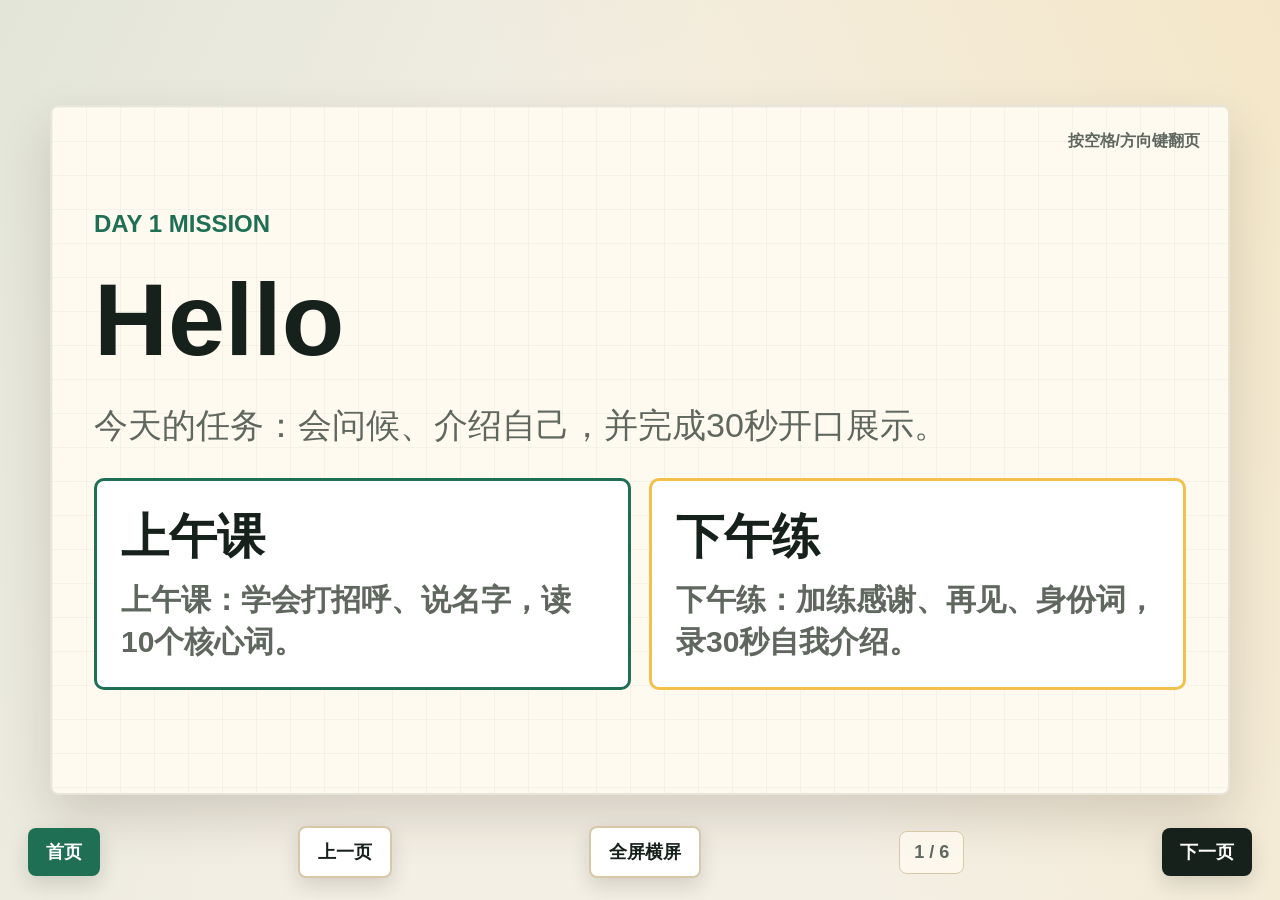
==== commit 2d8ff035: "Move home return out of content area" ====
--- a/day01-hello-tv.html
+++ b/day01-hello-tv.html
@@ -7,7 +7,6 @@
   <link rel="stylesheet" href="lesson.css">
 </head>
 <body>
-  <a class="home-link" href="index.html">返回首页</a>
   <aside class="landscape-help" id="landscapeHelp" aria-label="landscape prompt">
     <div class="landscape-card">
       <div class="phone-icon" aria-hidden="true"></div>
@@ -121,6 +120,7 @@
   </main>
 
   <nav class="controls" aria-label="课件控制">
+    <a class="control-link" href="index.html">首页</a>
     <button class="secondary" id="prev">上一页</button>
     <button class="secondary" id="fullscreen">全屏横屏</button>
     <div class="counter" id="counter">1 / 6</div>
--- a/lesson.css
+++ b/lesson.css
@@ -105,6 +105,7 @@
 .controls { position: fixed; left: 28px; right: 28px; bottom: 22px; display: flex; align-items: center; justify-content: space-between; gap: 14px; z-index: 10; }
 button { border: 0; border-radius: 8px; background: var(--ink); color: white; font: inherit; font-size: 18px; font-weight: 800; padding: 12px 18px; cursor: pointer; box-shadow: 0 8px 20px rgba(23, 33, 27, 0.15); }
 button.secondary { background: white; color: var(--ink); border: 2px solid var(--line); }
+.control-link { display: inline-flex; align-items: center; justify-content: center; min-height: 48px; padding: 10px 18px; color: white; background: var(--green); border-radius: 8px; font-size: 18px; font-weight: 900; text-decoration: none; box-shadow: 0 8px 20px rgba(23, 33, 27, 0.15); }
 .counter { color: var(--muted); font-size: 18px; font-weight: 800; background: rgba(255, 250, 240, 0.78); padding: 10px 14px; border-radius: 8px; border: 1px solid var(--line); }
 .hint { position: absolute; right: 28px; top: 24px; color: var(--muted); font-size: 16px; font-weight: 700; z-index: 2; }
 .landscape-help { position: fixed; inset: 0; z-index: 20; display: none; place-items: center; padding: 24px; background: rgba(23, 33, 27, 0.86); text-align: center; }
@@ -113,41 +114,20 @@
 .phone-icon::after { content: ""; position: absolute; width: 16px; height: 4px; border-radius: 999px; background: var(--green); left: 50%; bottom: 8px; transform: translateX(-50%); }
 .landscape-card strong { font-size: 26px; }
 .landscape-card span { color: var(--muted); font-size: 17px; line-height: 1.5; }
-.home-link {
-  position: fixed;
-  left: max(22px, env(safe-area-inset-left));
-  top: max(20px, env(safe-area-inset-top));
-  z-index: 30;
-  display: inline-flex;
-  align-items: center;
-  justify-content: center;
-  min-height: 56px;
-  min-width: 132px;
-  padding: 12px 20px;
-  color: white;
-  background: var(--green);
-  border: 3px solid rgba(255, 250, 240, 0.96);
-  border-radius: 999px;
-  box-shadow: 0 12px 26px rgba(23, 33, 27, 0.22);
-  font-size: 20px;
-  font-weight: 900;
-  text-decoration: none;
-}
 @media (max-width: 820px) {
   body { overflow: auto; }
   .deck { min-height: 100vh; padding: 14px; }
   .slide { height: auto; min-height: calc(100vh - 28px); padding: 96px 22px 92px; }
   .word-grid, .dialogue, .session-grid { grid-template-columns: 1fr; }
   .controls { left: 14px; right: 14px; bottom: 14px; }
-  button { font-size: 16px; padding: 10px 12px; }
-  .home-link { left: max(14px, env(safe-area-inset-left)); top: max(14px, env(safe-area-inset-top)); min-height: 52px; min-width: 120px; padding: 10px 16px; font-size: 18px; }
+  button, .control-link { font-size: 16px; padding: 10px 12px; }
 }
 @media (orientation: portrait) and (max-width: 920px) {
   .landscape-help { display: grid; }
   .landscape-help.dismissed { display: none; }
-  .deck { padding-top: calc(82px + env(safe-area-inset-top)); }
-  .slide { min-height: calc(100svh - 96px - env(safe-area-inset-top)); padding-top: 94px; }
-  .hint { top: 76px; left: 22px; right: auto; }
+  .deck { padding-top: 14px; }
+  .slide { min-height: calc(100svh - 28px); padding-top: 28px; }
+  .hint { top: 24px; right: 22px; left: auto; }
 }
 @media (orientation: landscape) and (max-height: 620px) {
   body { overflow: hidden; }
@@ -174,8 +154,7 @@
   .mission-card { padding: 18px; gap: 10px; }
   .mission-line { font-size: clamp(24px, 3.2vw, 42px); }
   .controls { left: 12px; right: 12px; bottom: 8px; gap: 8px; }
-  button { min-height: 44px; padding: 8px 14px; font-size: 17px; }
+  button, .control-link { min-height: 44px; padding: 8px 14px; font-size: 17px; }
   .counter { font-size: 17px; padding: 8px 12px; }
-  .home-link { left: max(14px, env(safe-area-inset-left)); top: max(10px, env(safe-area-inset-top)); min-height: 48px; min-width: 112px; padding: 8px 14px; font-size: 17px; }
   .hint { top: 12px; right: 16px; font-size: 13px; }
 }
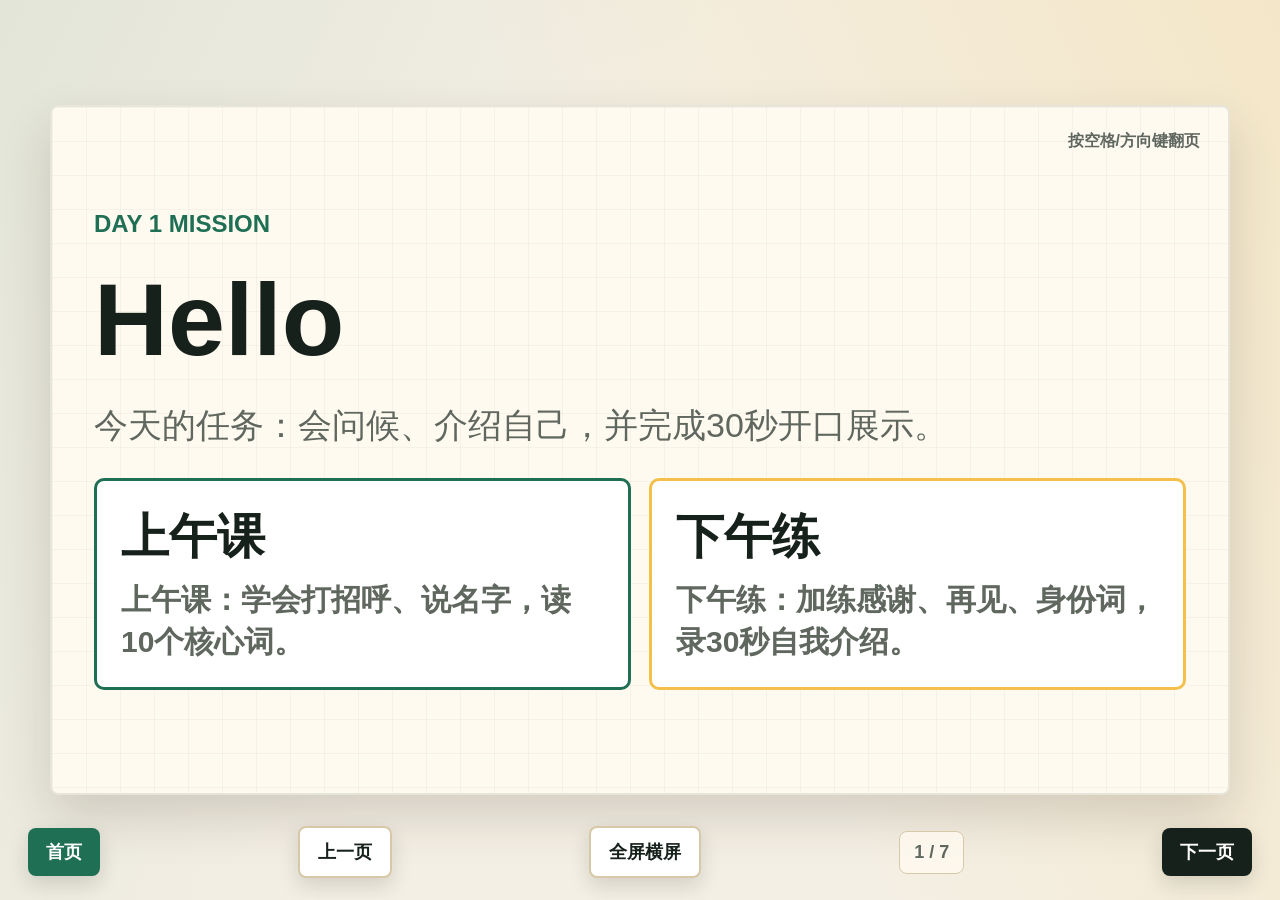
==== commit 0c856b58: "Add word memory method practice" ====
--- a/day01-hello-tv.html
+++ b/day01-hello-tv.html
@@ -72,6 +72,21 @@
     </section>
 
     <section class="slide">
+      <div class="content">
+        <div class="topline">Word Memory Method</div>
+        <h2>背词五步</h2>
+        <div class="memory-grid">
+          <div class="memory-card"><strong>1 听音</strong><span>点单词，先听2遍。</span></div>
+          <div class="memory-card"><strong>2 分块</strong><span>把词拆成小块读。</span></div>
+          <div class="memory-card"><strong>3 联想</strong><span>脑中想一个画面。</span></div>
+          <div class="memory-card"><strong>4 造句</strong><span>放进一句话里说。</span></div>
+          <div class="memory-card"><strong>5 遮挡</strong><span>遮住中文再回忆。</span></div>
+        </div>
+        <p>今天示范：hello / am / Hello.</p>
+      </div>
+    </section>
+
+    <section class="slide">
       <div class="hint">点击句子可播放发音</div>
       <div class="content">
         <div class="topline">Listen and Repeat</div>
@@ -123,7 +138,7 @@
     <a class="control-link" href="index.html">首页</a>
     <button class="secondary" id="prev">上一页</button>
     <button class="secondary" id="fullscreen">全屏横屏</button>
-    <div class="counter" id="counter">1 / 6</div>
+    <div class="counter" id="counter">1 / 7</div>
     <button id="next">下一页</button>
   </nav>
 
--- a/lesson.css
+++ b/lesson.css
@@ -102,6 +102,10 @@
 .session-card.afternoon { border-color: var(--yellow); }
 .session-card strong { font-size: clamp(30px, 4vw, 48px); color: var(--ink); }
 .session-card span { color: var(--muted); font-size: clamp(20px, 2.4vw, 30px); line-height: 1.4; font-weight: 800; }
+.memory-grid { display: grid; grid-template-columns: repeat(5, 1fr); gap: 12px; }
+.memory-card { background: white; border: 2px solid var(--line); border-radius: 10px; padding: 18px 14px; display: grid; gap: 8px; align-content: start; min-height: 138px; }
+.memory-card strong { color: var(--green); font-size: clamp(22px, 2.6vw, 34px); }
+.memory-card span { color: var(--muted); font-size: clamp(17px, 1.8vw, 24px); line-height: 1.35; font-weight: 800; }
 .controls { position: fixed; left: 28px; right: 28px; bottom: 22px; display: flex; align-items: center; justify-content: space-between; gap: 14px; z-index: 10; }
 button { border: 0; border-radius: 8px; background: var(--ink); color: white; font: inherit; font-size: 18px; font-weight: 800; padding: 12px 18px; cursor: pointer; box-shadow: 0 8px 20px rgba(23, 33, 27, 0.15); }
 button.secondary { background: white; color: var(--ink); border: 2px solid var(--line); }
@@ -118,7 +122,7 @@
   body { overflow: auto; }
   .deck { min-height: 100vh; padding: 14px; }
   .slide { height: auto; min-height: calc(100vh - 28px); padding: 96px 22px 92px; }
-  .word-grid, .dialogue, .session-grid { grid-template-columns: 1fr; }
+  .word-grid, .dialogue, .session-grid, .memory-grid { grid-template-columns: 1fr; }
   .controls { left: 14px; right: 14px; bottom: 14px; }
   button, .control-link { font-size: 16px; padding: 10px 12px; }
 }
@@ -133,7 +137,7 @@
   body { overflow: hidden; }
   .deck { height: 100svh; min-height: 0; padding: 10px 14px 78px; }
   .slide { width: 100%; height: calc(100svh - 88px); min-height: 0; padding: 18px 24px 28px; overflow-y: auto; -webkit-overflow-scrolling: touch; overscroll-behavior: contain; }
-  .content { gap: 12px; align-content: center; min-height: 100%; height: auto; padding-bottom: 8px; }
+  .content { gap: 8px; align-content: start; min-height: 100%; height: auto; padding-bottom: 8px; }
   .topline { font-size: 16px; }
   h1 { font-size: clamp(42px, 7vw, 74px); }
   h2 { font-size: clamp(32px, 5vw, 58px); }
@@ -145,10 +149,14 @@
   .session-card { padding: 14px; gap: 6px; }
   .session-card strong { font-size: clamp(22px, 3vw, 34px); }
   .session-card span { font-size: clamp(16px, 2vw, 22px); }
+  .memory-grid { grid-template-columns: repeat(5, minmax(0, 1fr)); gap: 8px; }
+  .memory-card { min-height: 88px; padding: 10px 8px; gap: 4px; }
+  .memory-card strong { font-size: clamp(16px, 2vw, 24px); }
+  .memory-card span { font-size: clamp(12px, 1.35vw, 16px); }
   .word-card { min-height: 72px; padding: 8px; font-size: clamp(20px, 2.6vw, 28px); }
-  .phrase-list { gap: 8px; }
-  .phrase { min-height: 48px; padding: 10px 14px; font-size: clamp(20px, 2.8vw, 32px); }
-  .phrase span { font-size: clamp(14px, 1.8vw, 20px); }
+  .phrase-list { gap: 6px; }
+  .phrase { min-height: 42px; padding: 8px 12px; font-size: clamp(18px, 2.35vw, 28px); }
+  .phrase span { font-size: clamp(13px, 1.55vw, 18px); }
   .bubble { min-height: 130px; padding: 18px; gap: 8px; font-size: clamp(22px, 3vw, 34px); }
   .bubble small { font-size: 18px; }
   .mission-card { padding: 18px; gap: 10px; }
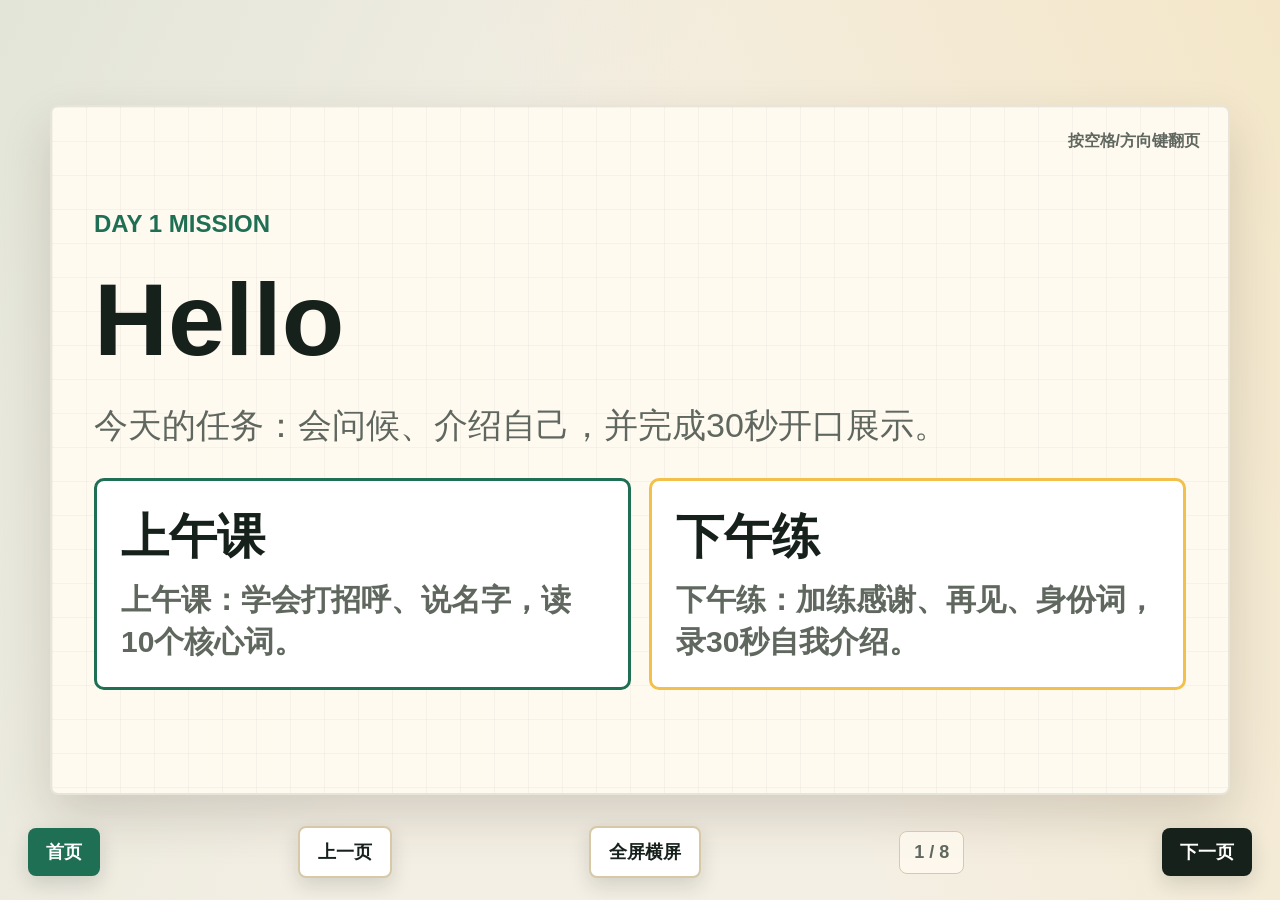
==== commit d4e2d527: "Use phonics steps for word memory" ====
--- a/day01-hello-tv.html
+++ b/day01-hello-tv.html
@@ -73,16 +73,129 @@
 
     <section class="slide">
       <div class="content">
-        <div class="topline">Word Memory Method</div>
-        <h2>背词五步</h2>
+        <div class="topline">Morning Phonics Cards</div>
         <div class="memory-grid">
-          <div class="memory-card"><strong>1 听音</strong><span>点单词，先听2遍。</span></div>
-          <div class="memory-card"><strong>2 分块</strong><span>把词拆成小块读。</span></div>
-          <div class="memory-card"><strong>3 联想</strong><span>脑中想一个画面。</span></div>
-          <div class="memory-card"><strong>4 造句</strong><span>放进一句话里说。</span></div>
-          <div class="memory-card"><strong>5 遮挡</strong><span>遮住中文再回忆。</span></div>
-        </div>
-        <p>今天示范：hello / am / Hello.</p>
+          <div class="memory-card">
+            <strong>hello</strong>
+            <span>1 找元音：e / o</span>
+            <span>2 切块：hel-lo</span>
+            <span>3 定读音：hel 轻读 /hə/，lo 读 /loʊ/。</span>
+            <span>句子：Hello.</span>
+          </div>
+          <div class="memory-card">
+            <strong>hi</strong>
+            <span>1 找元音：i</span>
+            <span>2 切块：hi</span>
+            <span>3 定读音：i 读字母音 /aɪ/。</span>
+            <span>句子：Hi.</span>
+          </div>
+          <div class="memory-card">
+            <strong>good</strong>
+            <span>1 找元音：oo</span>
+            <span>2 切块：good</span>
+            <span>3 定读音：oo 读短音 /ʊ/。</span>
+            <span>句子：Good morning.</span>
+          </div>
+          <div class="memory-card">
+            <strong>morning</strong>
+            <span>1 找元音：o / i</span>
+            <span>2 切块：morn-ing</span>
+            <span>3 定读音：or 读 /ɔːr/，ing 读 /ɪŋ/。</span>
+            <span>句子：Good morning.</span>
+          </div>
+          <div class="memory-card">
+            <strong>afternoon</strong>
+            <span>1 找元音：a / e / oo</span>
+            <span>2 切块：after-noon</span>
+            <span>3 定读音：af-ter-noon，oo 读长音 /uː/。</span>
+            <span>句子：Good afternoon.</span>
+          </div>
+          <div class="memory-card">
+            <strong>goodbye</strong>
+            <span>1 找元音：oo / e</span>
+            <span>2 切块：good-bye</span>
+            <span>3 定读音：good + bye，bye 读 /baɪ/。</span>
+            <span>句子：Goodbye.</span>
+          </div>
+          <div class="memory-card">
+            <strong>I</strong>
+            <span>1 找元音：i</span>
+            <span>2 切块：I</span>
+            <span>3 定读音：I 读字母音 /aɪ/。</span>
+            <span>句子：Hi.</span>
+          </div>
+          <div class="memory-card">
+            <strong>am</strong>
+            <span>1 找元音：a</span>
+            <span>2 切块：am</span>
+            <span>3 定读音：a 读短音 /&#230;/。</span>
+            <span>句子：My name is Tom.</span>
+          </div>
+          <div class="memory-card">
+            <strong>my</strong>
+            <span>1 找元音：无明显元音</span>
+            <span>2 切块：my</span>
+            <span>3 定读音：y 在词尾读 /aɪ/。</span>
+            <span>句子：My name is Tom.</span>
+          </div>
+          <div class="memory-card">
+            <strong>name</strong>
+            <span>1 找元音：a / e</span>
+            <span>2 切块：name</span>
+            <span>3 定读音：a_e 结构，a 读字母音 /eɪ/。</span>
+            <span>句子：My name is Tom.</span>
+          </div>
+        </div>
+      </div>
+    </section>
+
+    <section class="slide">
+      <div class="content">
+        <div class="topline">Afternoon Phonics Cards</div>
+        <div class="memory-grid compact">
+          <div class="memory-card">
+            <strong>you</strong>
+            <span>1 找元音：ou</span>
+            <span>2 切块：you</span>
+            <span>3 定读音：ou 在 you 里读 /uː/。</span>
+            <span>句子：Thank you.</span>
+          </div>
+          <div class="memory-card">
+            <strong>fine</strong>
+            <span>1 找元音：i / e</span>
+            <span>2 切块：fine</span>
+            <span>3 定读音：i_e 结构，i 读字母音 /aɪ/。</span>
+            <span>句子：I am fine.</span>
+          </div>
+          <div class="memory-card">
+            <strong>thank</strong>
+            <span>1 找元音：a</span>
+            <span>2 切块：thank</span>
+            <span>3 定读音：th 咬舌轻读，a 读 /&#230;/。</span>
+            <span>句子：Thank you.</span>
+          </div>
+          <div class="memory-card">
+            <strong>teacher</strong>
+            <span>1 找元音：ea / e</span>
+            <span>2 切块：teach-er</span>
+            <span>3 定读音：ea 读长音 /iː/，er 轻读 /ər/。</span>
+            <span>句子：Hello.</span>
+          </div>
+          <div class="memory-card">
+            <strong>student</strong>
+            <span>1 找元音：u / e</span>
+            <span>2 切块：stu-dent</span>
+            <span>3 定读音：u 读 /juː/，dent 读 /dənt/。</span>
+            <span>句子：Hello.</span>
+          </div>
+          <div class="memory-card">
+            <strong>friend</strong>
+            <span>1 找元音：ie</span>
+            <span>2 切块：friend</span>
+            <span>3 定读音：ie 在 friend 里读 /e/。</span>
+            <span>句子：Hello.</span>
+          </div>
+        </div>
       </div>
     </section>
 
@@ -138,7 +251,7 @@
     <a class="control-link" href="index.html">首页</a>
     <button class="secondary" id="prev">上一页</button>
     <button class="secondary" id="fullscreen">全屏横屏</button>
-    <div class="counter" id="counter">1 / 7</div>
+    <div class="counter" id="counter">1 / 8</div>
     <button id="next">下一页</button>
   </nav>
 
--- a/lesson.css
+++ b/lesson.css
@@ -102,10 +102,10 @@
 .session-card.afternoon { border-color: var(--yellow); }
 .session-card strong { font-size: clamp(30px, 4vw, 48px); color: var(--ink); }
 .session-card span { color: var(--muted); font-size: clamp(20px, 2.4vw, 30px); line-height: 1.4; font-weight: 800; }
-.memory-grid { display: grid; grid-template-columns: repeat(5, 1fr); gap: 12px; }
-.memory-card { background: white; border: 2px solid var(--line); border-radius: 10px; padding: 18px 14px; display: grid; gap: 8px; align-content: start; min-height: 138px; }
-.memory-card strong { color: var(--green); font-size: clamp(22px, 2.6vw, 34px); }
-.memory-card span { color: var(--muted); font-size: clamp(17px, 1.8vw, 24px); line-height: 1.35; font-weight: 800; }
+.memory-grid { display: grid; grid-template-columns: repeat(2, 1fr); gap: 10px; }
+.memory-card { background: white; border: 2px solid var(--line); border-radius: 10px; padding: 12px 14px; display: grid; gap: 4px; align-content: start; min-height: 92px; }
+.memory-card strong { color: var(--green); font-size: clamp(20px, 2.2vw, 30px); }
+.memory-card span { color: var(--muted); font-size: clamp(14px, 1.45vw, 19px); line-height: 1.25; font-weight: 800; }
 .controls { position: fixed; left: 28px; right: 28px; bottom: 22px; display: flex; align-items: center; justify-content: space-between; gap: 14px; z-index: 10; }
 button { border: 0; border-radius: 8px; background: var(--ink); color: white; font: inherit; font-size: 18px; font-weight: 800; padding: 12px 18px; cursor: pointer; box-shadow: 0 8px 20px rgba(23, 33, 27, 0.15); }
 button.secondary { background: white; color: var(--ink); border: 2px solid var(--line); }
@@ -149,10 +149,11 @@
   .session-card { padding: 14px; gap: 6px; }
   .session-card strong { font-size: clamp(22px, 3vw, 34px); }
   .session-card span { font-size: clamp(16px, 2vw, 22px); }
-  .memory-grid { grid-template-columns: repeat(5, minmax(0, 1fr)); gap: 8px; }
-  .memory-card { min-height: 88px; padding: 10px 8px; gap: 4px; }
-  .memory-card strong { font-size: clamp(16px, 2vw, 24px); }
-  .memory-card span { font-size: clamp(12px, 1.35vw, 16px); }
+  .memory-grid { grid-template-columns: repeat(2, minmax(0, 1fr)); gap: 6px; }
+  .memory-grid.compact { grid-template-columns: repeat(3, minmax(0, 1fr)); }
+  .memory-card { min-height: 74px; padding: 7px 8px; gap: 2px; }
+  .memory-card strong { font-size: clamp(15px, 1.8vw, 22px); }
+  .memory-card span { font-size: clamp(10px, 1.1vw, 14px); line-height: 1.12; }
   .word-card { min-height: 72px; padding: 8px; font-size: clamp(20px, 2.6vw, 28px); }
   .phrase-list { gap: 6px; }
   .phrase { min-height: 42px; padding: 8px 12px; font-size: clamp(18px, 2.35vw, 28px); }
